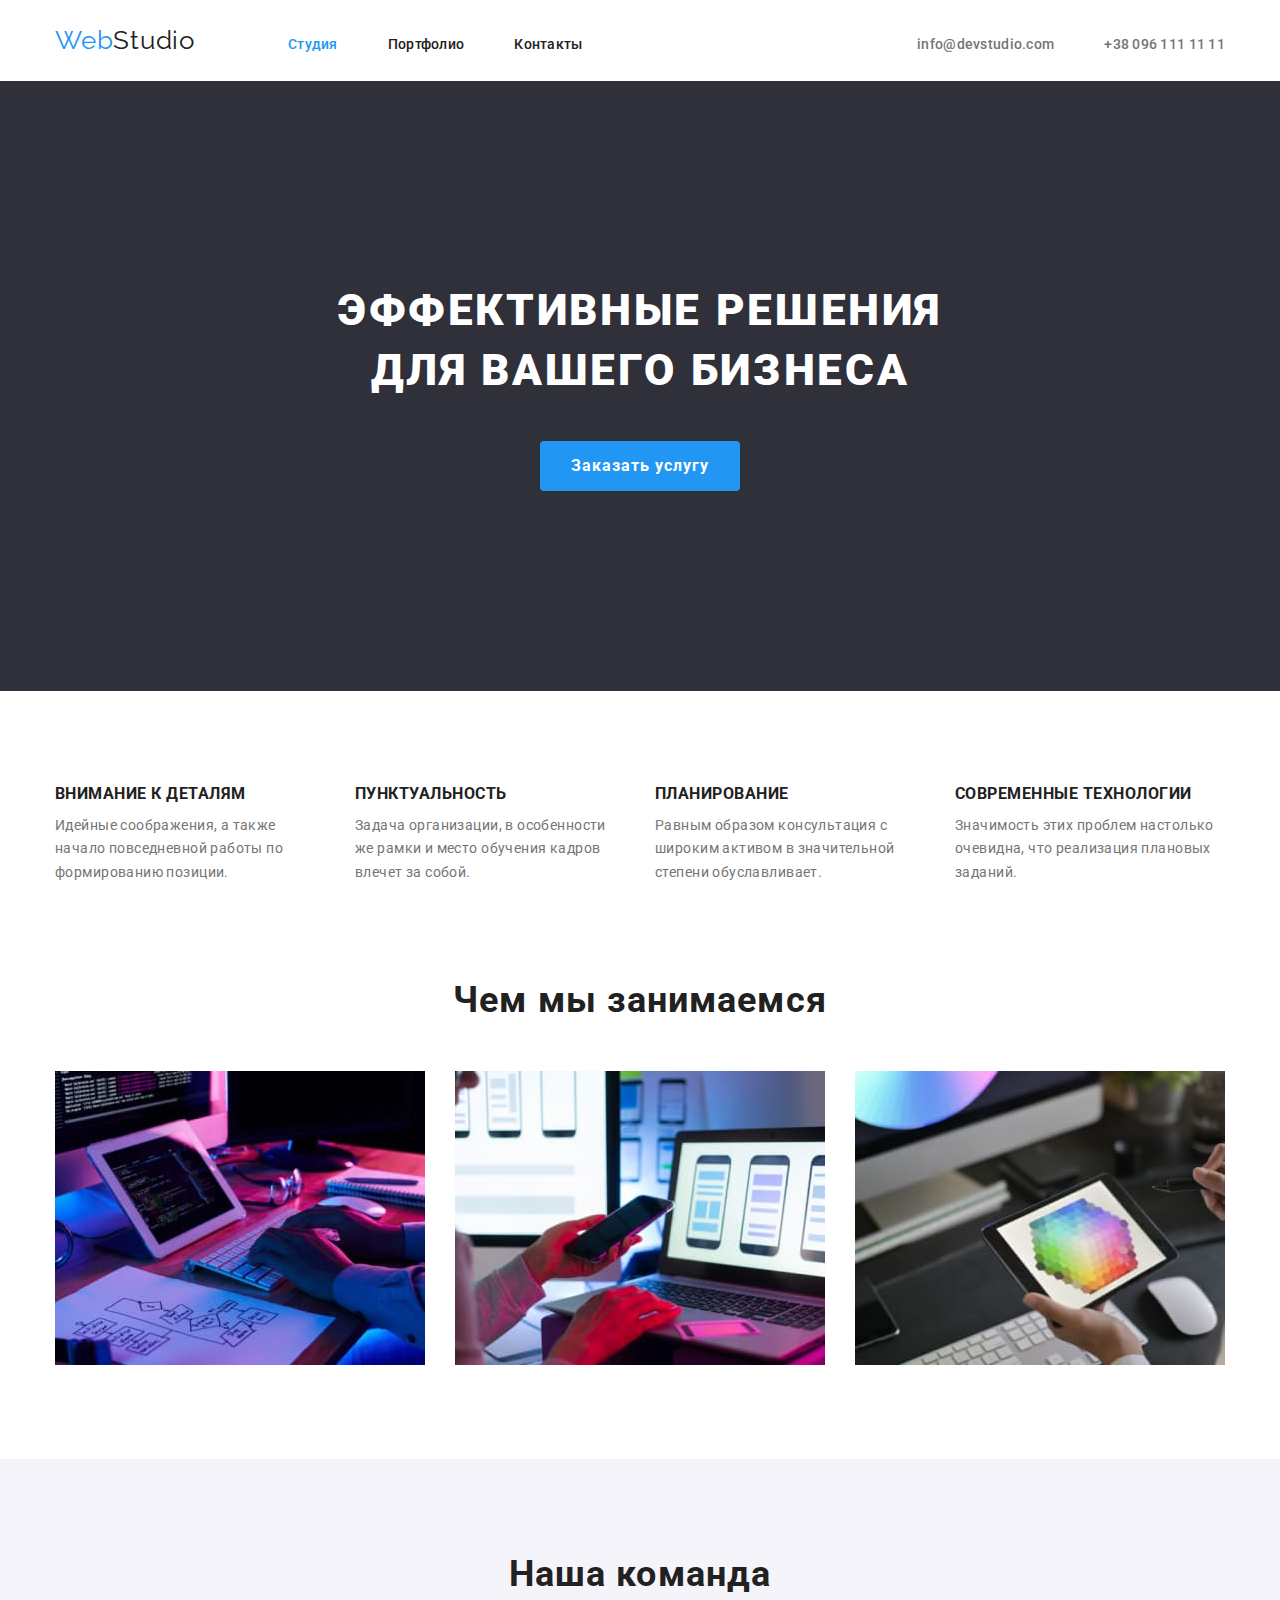
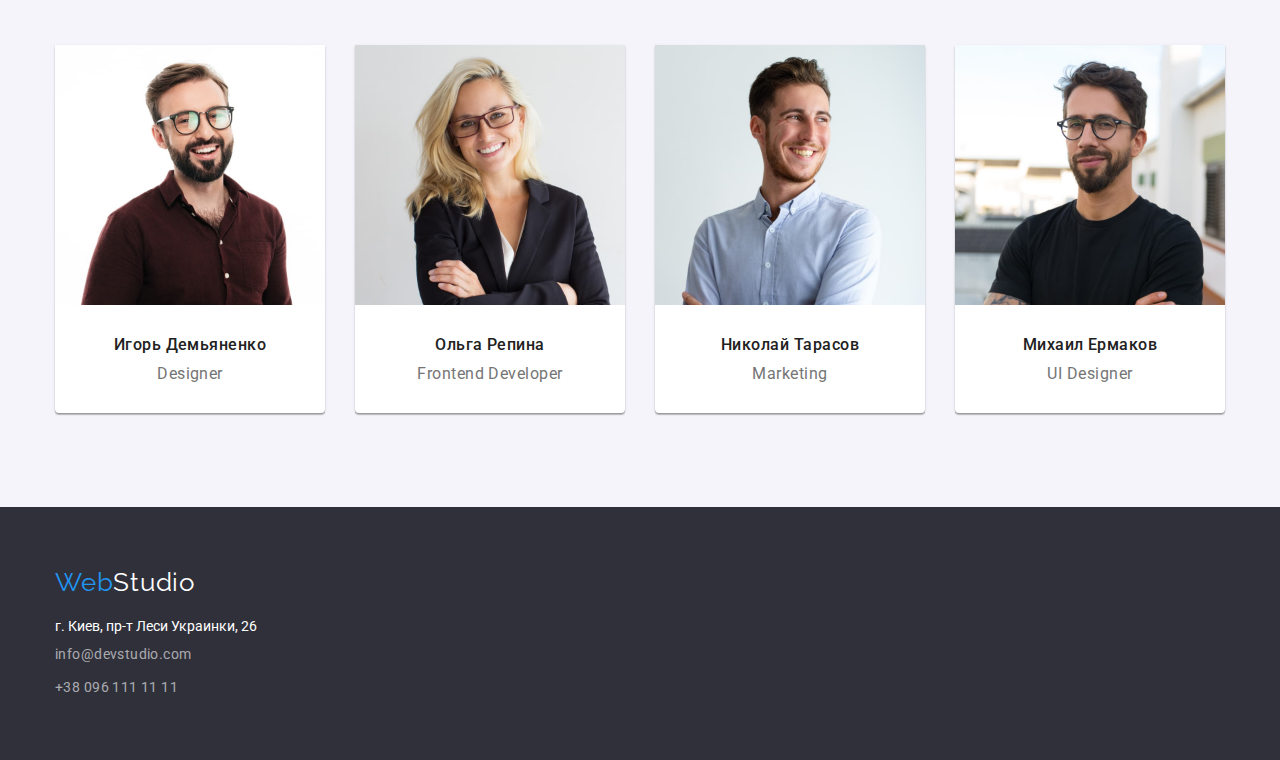
==== index.html @ ec708b0e "клон 03 + svg" ====
<!DOCTYPE html>
<html lang="ru">
<head>
    <meta charset="UTF-8">
    <meta name="viewport" content="width=device-width, initial-scale=1.0">
    <title>Document</title>
    <link href="https://fonts.googleapis.com/css2?family=Raleway:wght@700&family=Roboto:wght@400;500;700;900&display=swap" rel="stylesheet"> 
    <link href="https://cdnjs.cloudflare.com/ajax/libs/modern-normalize/1.0.0/modern-normalize.min.css" rel="stylesheet">
    <link href="./css/styles.css" rel="stylesheet">
</head>
<body>
    <header> 
        <div class="head-container">
            <a href="./index.html" class="logo"><span class="accent">Web</span>Studio</a>
            <nav class="site-nav">
                <ul class="nav-list">
                    <li class="nav-item"><a href="./index.html" class="site-nav-link first">Студия</a></li>
                    <li class="nav-item"><a href="./portfolio.html" class="site-nav-link">Портфолио</a></li>
                    <li class="nav-item"><a href="" class="site-nav-link">Контакты</a></li>
                </ul>
            </nav>
            <ul class="contact-list">
                <li class="contact-item"><a href="mailto:info@devstudio.com" class="contact">info@devstudio.com</a></li>
                <li class="contact-item"><a href="tel:+380961111111" class="contact">+38 096 111 11 11</a></li>
            </ul>
        </div>
    </header>
    <section class="hero">
        <div class="banner">
            <h1 class="banner-title">Эффективные решения<br>для вашего бизнеса</h1>
            <button type="button" class="banner-button">Заказать услугу</button>
        </div>
    </section>
    <section class="values-section">
        <div class="container"> 
            <h2 class="section-title hide visually-hidden">Наши ценности</h2>
            <!--потом этот заголовок будет скрыт-->
            <ul class="values">
                <li class="values-item">
                    <h3 class="values-title">Внимание к деталям</h3>
                    <p class="values-descr">Идейные соображения, а также начало повседневной работы по формированию позиции.</p>
                </li>
                <li class="values-item">
                    <h3 class="values-title">Пунктуальность</h3>
                    <p class="values-descr">Задача организации, в особенности же рамки и место обучения кадров влечет за собой.</p>
                </li>
                <li class="values-item">
                    <h3 class="values-title">Планирование</h3>
                    <p class="values-descr">Равным образом консультация с широким активом в значительной степени обуславливает.</p>
                </li>
                <li class="values-item">
                    <h3 class="values-title">Современные технологии</h3>
                    <p class="values-descr">Значимость этих проблем настолько очевидна, что реализация плановых заданий.</p>
                </li>
            </ul>
        </div>
    </section>
    <section class="section">
       <div class="container">
            <h2 class="section-title">Чем мы занимаемся</h2>
            <ul class="examples">
                <li><img src="./image/img_1.jpg" alt="Компьютерное приложение" width="370" height="294"></li>
                <li><img src="./image/img_2.jpg" alt="Приложение для смартфона" width="370" height="294"></li>
                <li><img src="./image/img_3.jpg" alt="Приложение для планшета" width="370" height="294"></li>
            </ul>
       </div>
    </section>
    <section class="section stuff">
        <div class="container">
            <h2 class="section-title">Наша команда</h2>
            <ul class="team">
                <li>
                    <img src="./image/img_pr_designer.jpg" alt="Фото Игоря Демьяненко" width="270" height="260">
                    <h3 class="team-member">Игорь Демьяненко</h3>
                    <p lang="en" class="team-member-position">Designer</p> 
                </li>
                <li>
                    <img src="./image/img_developer.jpg" alt="Фото Ольги Репиной" width="270" height="260">
                    <h3 class="team-member">Ольга Репина</h3>
                    <p lang="en" class="team-member-position">Frontend Developer</p>
                </li>
                <li>
                    <img src="./image/img_marketing.jpg" alt="Фото Николая Тарасова" width="270" height="260">
                    <h3 class="team-member">Николай Тарасов</h3>
                    <p lang="en" class="team-member-position">Marketing</p>
                </li>
                <li>
                    <img src="./image/img_ui_designer.jpg" alt="Фото Михаила Ермакова" width="270" height="260">
                    <h3 class="team-member">Михаил Ермаков</h3>
                    <p lang="en" class="team-member-position">UI Designer</p>
                </li>
            </ul>
        </div>
    </section>
    <footer>
        <div class="container">
            <a href="./index.html" class="logo under"><span class="accent ">Web</span>Studio</a>
            <address>
                <ul class="impressum">
                    <li>г. Киев, пр-т Леси Украинки, 26</li>
                    <li><a href="mailto:info@devstudio.com" class="under-contact">info@devstudio.com</a></li>
                    <li><a href="tel:+380961111111" class="under-contact">+38 096 111 11 11</a></li>
                </ul>
            </address>
        </div>
    </footer>
</body>
</html>
---- css/styles.css ----
html {
    box-sizing: border-box;
}
*,
*::before,
*::after {
  box-sizing: inherit;  
}
:root{
    --first-color: #FFFFFF;
    --second-color: #212121;
    --third-color: #757575;
    --accent-color: #2196F3;
    --backcolor: #2F303A;
    
    --space-measure: 0.03em;
}
body{
    font-family: 'Roboto', sans-serif;
    font-size: 14px;
    color: var(--third-color);
}
.list,
.nav-list,
.contact-list,
.values,
.examples,
.team,
.impressum,
.button-list,
.works {
    margin: 0;
    padding: 0;
    list-style: none;
}
/*a {
    display: inherit;
}*/
/*h1,
h2,
h3,
p {
    padding: 0;
    margin: 0;
}*/
img {
    display: block;
}
/*header {
    padding-top: 25px;
    padding-bottom: 25px;
}*/
.banner-title,
.section-title,
.values-title,
.values-descr,
.team-member,
.team-member-position,
.works-title,
.works-type {
    padding: 0;
    margin: 0;
}
.head-container,
.banner,
.container {
    width: 1200px;
    padding-right: 15px;
    padding-left: 15px;
    margin-right: auto;
    margin-left: auto;
}
.head-container {
    padding-top: 25px;
    padding-bottom: 25px;

    display: flex;
    align-items: baseline;

}
.logo{
    color: var(--second-color);

    text-decoration: none;
    font-family: 'Raleway', sans-serif;
    font-weight: 700px;
    font-size: 26px;
    line-height: 1.2;
    letter-spacing: var(--space-measure);

    margin-right: 93px;
}
.accent{
    color: var(--accent-color);
}
.nav-list,
.contact-list {
    display: flex;
}
.nav-item:not(:last-child),
.contact-item:not(:last-child) {
    margin-right: 50px;
}
.contact-list{
    margin-left:auto;
}
.site-nav-link{
    color: var(--second-color);

    text-decoration: none;
    font-weight: 500;
    line-height: 1.14;
    letter-spacing: 0.02em;
}
/*first для тукущей страницы*/
.first,
.site-nav-link:hover,
.site-nav-link:focus,
.contact:hover,
.contact:focus,
.under-contact:hover,
.under-contact:focus {
    color: var(--accent-color);
}

.contact{
    color: var(--third-color);

    font-style: normal;
    font-weight: 500;
    line-height: 1.14;
    letter-spacing: 0.02em;
    text-decoration: none;
}
.hero {
    background-color: var(--backcolor);
    padding-top: 200px;
    padding-bottom: 200px;
}
.banner{
    display: flex;
    flex-direction: column;
    justify-content: center;
    align-items: center;
}
.banner-title{
    color: var(--first-color);

    font-weight: 900;
    font-size: 44px;
    line-height: 1.36; 

    text-transform: uppercase;
    text-align: center;
    white-space: pre;
    letter-spacing: 0.06em;

    margin-bottom: 40px;
}
.banner-button{
    display: inline-block;

    background-color: var(--accent-color);
    width: 200px;
    height: 50px;

    border: transparent;
    border-radius: 4px;

    color: var(--first-color);
    font-weight: 700;
    font-size: 16px;
    line-height: 1.88;
    text-align: center;
    letter-spacing: 0.06em;
}
.visually-hidden {
    position: absolute !important;
    clip: rect(1px 1px 1px 1px);
    clip: rect(1px, 1px, 1px, 1px);
    padding: 0 !important;
    border: 0 !important;
    height: 1px !important;
    width: 1px !important;
    overflow: hidden;
}
.values-section {
    padding-top: 94px;
}
.section {
    padding-top: 94px;
    padding-bottom: 94px;
}
.section-title{
    color: var(--second-color);

    font-weight: 700;
    font-size: 36px;
    line-height: 1.17;
    text-align: center;
    letter-spacing: var(--space-measure);

    margin-bottom: 50px;
}
.values {
    display: flex;
    justify-content: space-between;
}
.values-item {
    width: 270px;
}
.values-title{
    color: var(--second-color);

    font-weight: 700;
    line-height: 1.14;
    letter-spacing: var(--space-measure);
    text-transform: uppercase;

    margin-bottom: 10px;
}
.values-descr{
    font-weight: 400;
    line-height: 1.7;

    letter-spacing: var(--space-measure);
}
.examples {
    display: flex;
    justify-content: space-between;
}
.stuff {
    background-color: #F5F4FA;
}
.team li {
    background-color: var(--first-color);

    border-radius: 0px 0px 4px 4px;
    
    box-shadow: 0px 1px 3px rgba(0, 0, 0, 0.12), 0px 1px 1px rgba(0, 0, 0, 0.14), 0px 2px 1px rgba(0, 0, 0, 0.2);
}
.team {
    display: flex;
    justify-content: space-between;
}
.team-member{
    color: var(--second-color);

    font-weight: 500;
    font-size: 16px;
    line-height: 1.19;
    
    text-align: center;
    letter-spacing: var(--space-measure);

    padding-top: 30px;
    padding-bottom: 10px;
}
.team-member-position{
    font-weight: 400;
    font-size: 16px;
    line-height: 19px;

    text-align: center;
    letter-spacing: var(--space-measure);

    padding-bottom: 30px;
}
footer{
    background-color: var(--backcolor);

    padding-top: 60px;
    padding-bottom: 60px;
}
.under{
    color: var(--first-color);
}
.impressum {
    color: var(--first-color);
    font-style: normal;

    display: block;
    padding-top: 20px;
}
.impressum li:not(:last-child) {
    margin-bottom: 9px;
}
.under-contact{
    color: rgba(100%, 100%, 100%, 60%);
    
    font-weight: 400;
    line-height: 1.7;

    text-decoration: none;
    letter-spacing: var(--space-measure);


}
.button{
    background-color: #F5F4FA;

    color: var(--second-color);

    font-weight: 500;
    font-size: 16px;
    line-height: 1.63;

    text-align: center;
    letter-spacing: var(--space-measure);

    border-radius: 4px;
    border: transparent;

}
.button:hover,
.button:focus{
    background-color: var(--accent-color);

    color: var(--first-color);
}
.button-list {
    display: flex;
    justify-content: center;

    /*padding-right: 295px;
    padding-left: 295px;*/
    margin-bottom: 50px;
}
.button-list li:not(:last-child) {
    margin-right: 8px;
}
.works {
    display: flex;
    flex-wrap: wrap;
    justify-content: space-between;
    
}
.works li {
    width: calc(100%/3-20px);

    /*background-color: teal;*/
    margin-bottom: 30px;
}
.photo-descr {
    border: 1px solid #EEEEEE;
    border-top: 0px solid transparent;
    
}
.works li:nth-child(-n+3) {
    margin-bottom: 30px;
}
.works a{
    text-decoration: none;
}
.works-title{
    color: var(--second-color);

    font-weight: 700;
    font-size: 18px;
    line-height: 2.0;
    
    letter-spacing: 0.06em;

    padding-top: 20px;
    margin-top: 0;
    margin-bottom: 4px;
    padding-left: 24px
}
.works-type{
    color: var(--third-color);

    font-weight: 400;
    font-size: 16px;
    line-height: 1.88;
    
    letter-spacing: var(--space-measure);

    margin-top: 0;
    padding-bottom: 20px;
    padding-left: 24px;
}
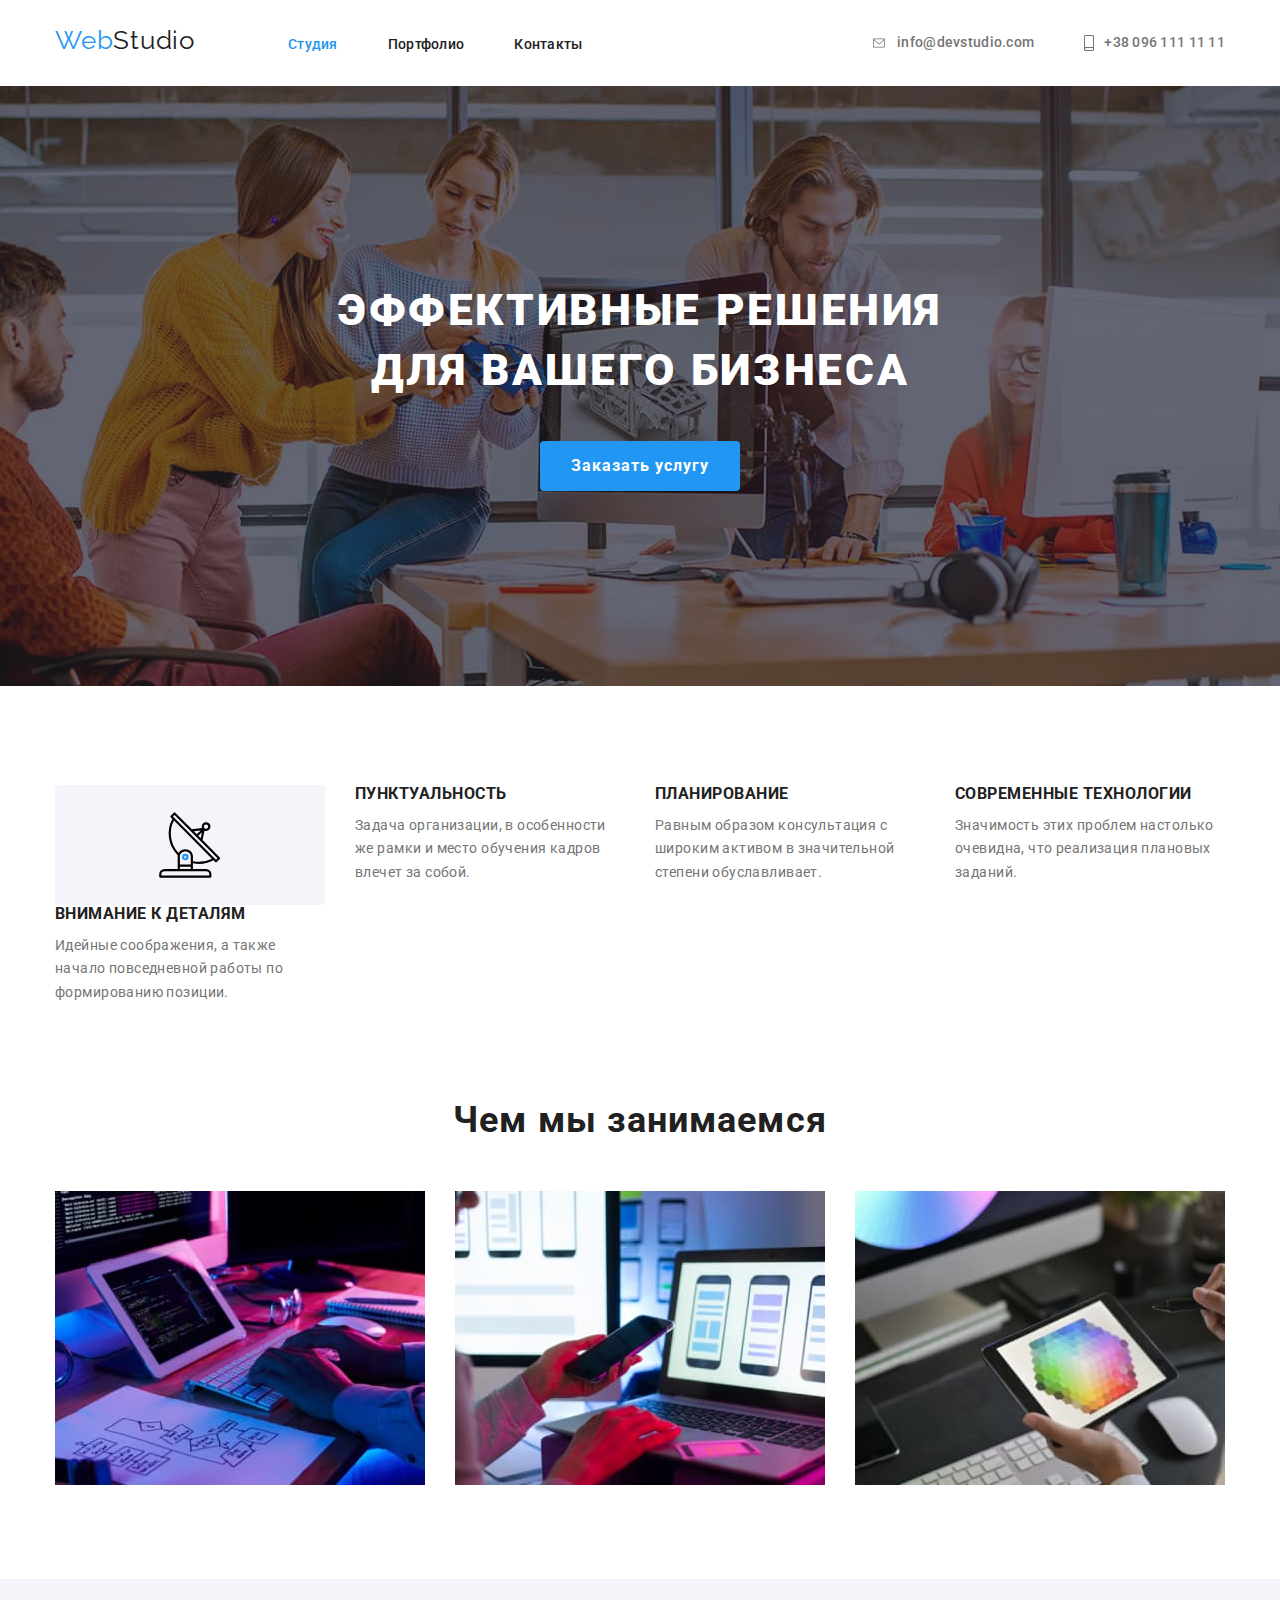
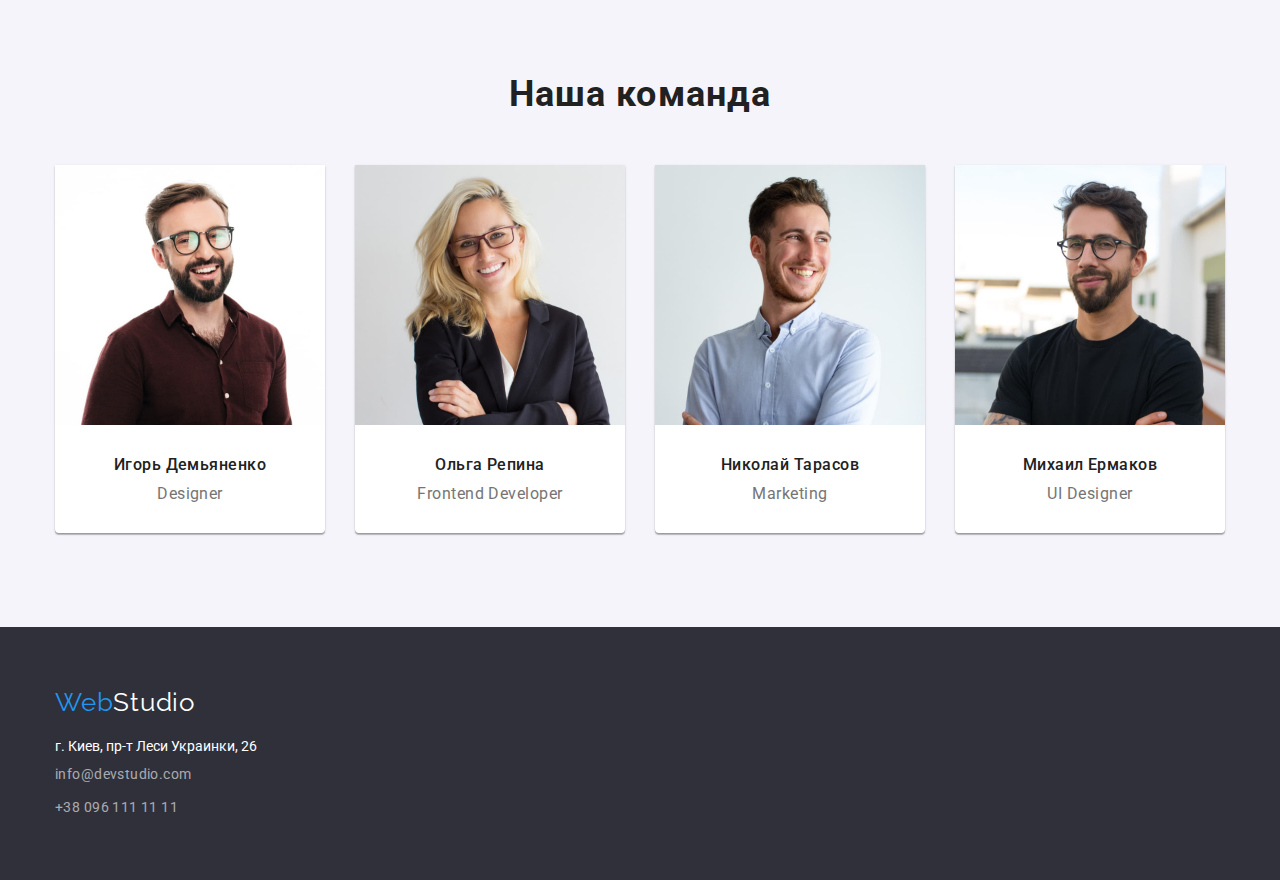
==== commit 88eff630: "контакти + банер" ====
--- a/index.html
+++ b/index.html
@@ -20,8 +20,16 @@
                 </ul>
             </nav>
             <ul class="contact-list">
-                <li class="contact-item"><a href="mailto:info@devstudio.com" class="contact">info@devstudio.com</a></li>
-                <li class="contact-item"><a href="tel:+380961111111" class="contact">+38 096 111 11 11</a></li>
+                <li class="contact-item"><a href="mailto:info@devstudio.com" class="contact">
+                    <svg class="icon-contact envelope">
+                        <use href="./image/sprite.svg#icon-envelope"></use>
+                    </svg>
+                    info@devstudio.com</a></li>
+                <li class="contact-item"><a href="tel:+380961111111" class="contact">
+                    <svg class="icon-contact phone">
+                        <use href="./image/sprite.svg#icon-smartphone"></use>
+                    </svg>
+                    +38 096 111 11 11</a></li>
             </ul>
         </div>
     </header>
@@ -37,6 +45,12 @@
             <!--потом этот заголовок будет скрыт-->
             <ul class="values">
                 <li class="values-item">
+                    <div class="values-img">
+                        <svg class="values-icon">
+                            <use href="./image/sprite.svg#icon-antenna"></use>
+                        </svg>
+
+                    </div>
                     <h3 class="values-title">Внимание к деталям</h3>
                     <p class="values-descr">Идейные соображения, а также начало повседневной работы по формированию позиции.</p>
                 </li>
--- a/css/styles.css
+++ b/css/styles.css
@@ -122,18 +122,45 @@
 .under-contact:focus {
     color: var(--accent-color);
 }
+.contact:hover .icon-contact,
+.contact:focus .icon-contact {
+    fill: var(--accent-color);
+}
 
 .contact{
+    display: flex;
+    align-items: center;
+
     color: var(--third-color);
 
     font-style: normal;
+    font-size: 14px;
     font-weight: 500;
     line-height: 1.14;
     letter-spacing: 0.02em;
     text-decoration: none;
 }
+.icon-contact {
+    margin-right: 10px;
+
+    fill: var(--third-color);
+}
+.envelope {
+    width: 16px;
+    height: 12px;
+}
+.phone {
+    width: 10px;
+    height: 16px;
+}
 .hero {
-    background-color: var(--backcolor);
+    /*background-image: linear-gradient(to center, rgba(47, 48, 58, 0.658), rgba(47, 48, 58, 0.4));*/
+    background-image: linear-gradient(to right, rgba(47, 48, 58, 0.4), rgba(47, 48, 58, 0.4)), url(../image/banner.jpg);
+    /*background-image: linear-gradient(to right, rgba(47, 48, 58, 0.4), rgba(47, 48, 58, 0.4));*/
+    background-repeat: no-repeat;
+    background-position: center;
+    background-size: 1600px 600px;
+
     padding-top: 200px;
     padding-bottom: 200px;
 }
@@ -202,6 +229,23 @@
 
     margin-bottom: 50px;
 }
+.values-img {
+    display: flex;
+    justify-content: center;
+    width: 270px;
+    
+    background-color: #F5F4FA;
+    border-radius: 4px;
+
+    padding-top: 25px;
+    padding-bottom: 25px;
+
+}
+.values-icon {
+    width: 65.32px;
+    height: 70px;
+  
+}
 .values {
     display: flex;
     justify-content: space-between;
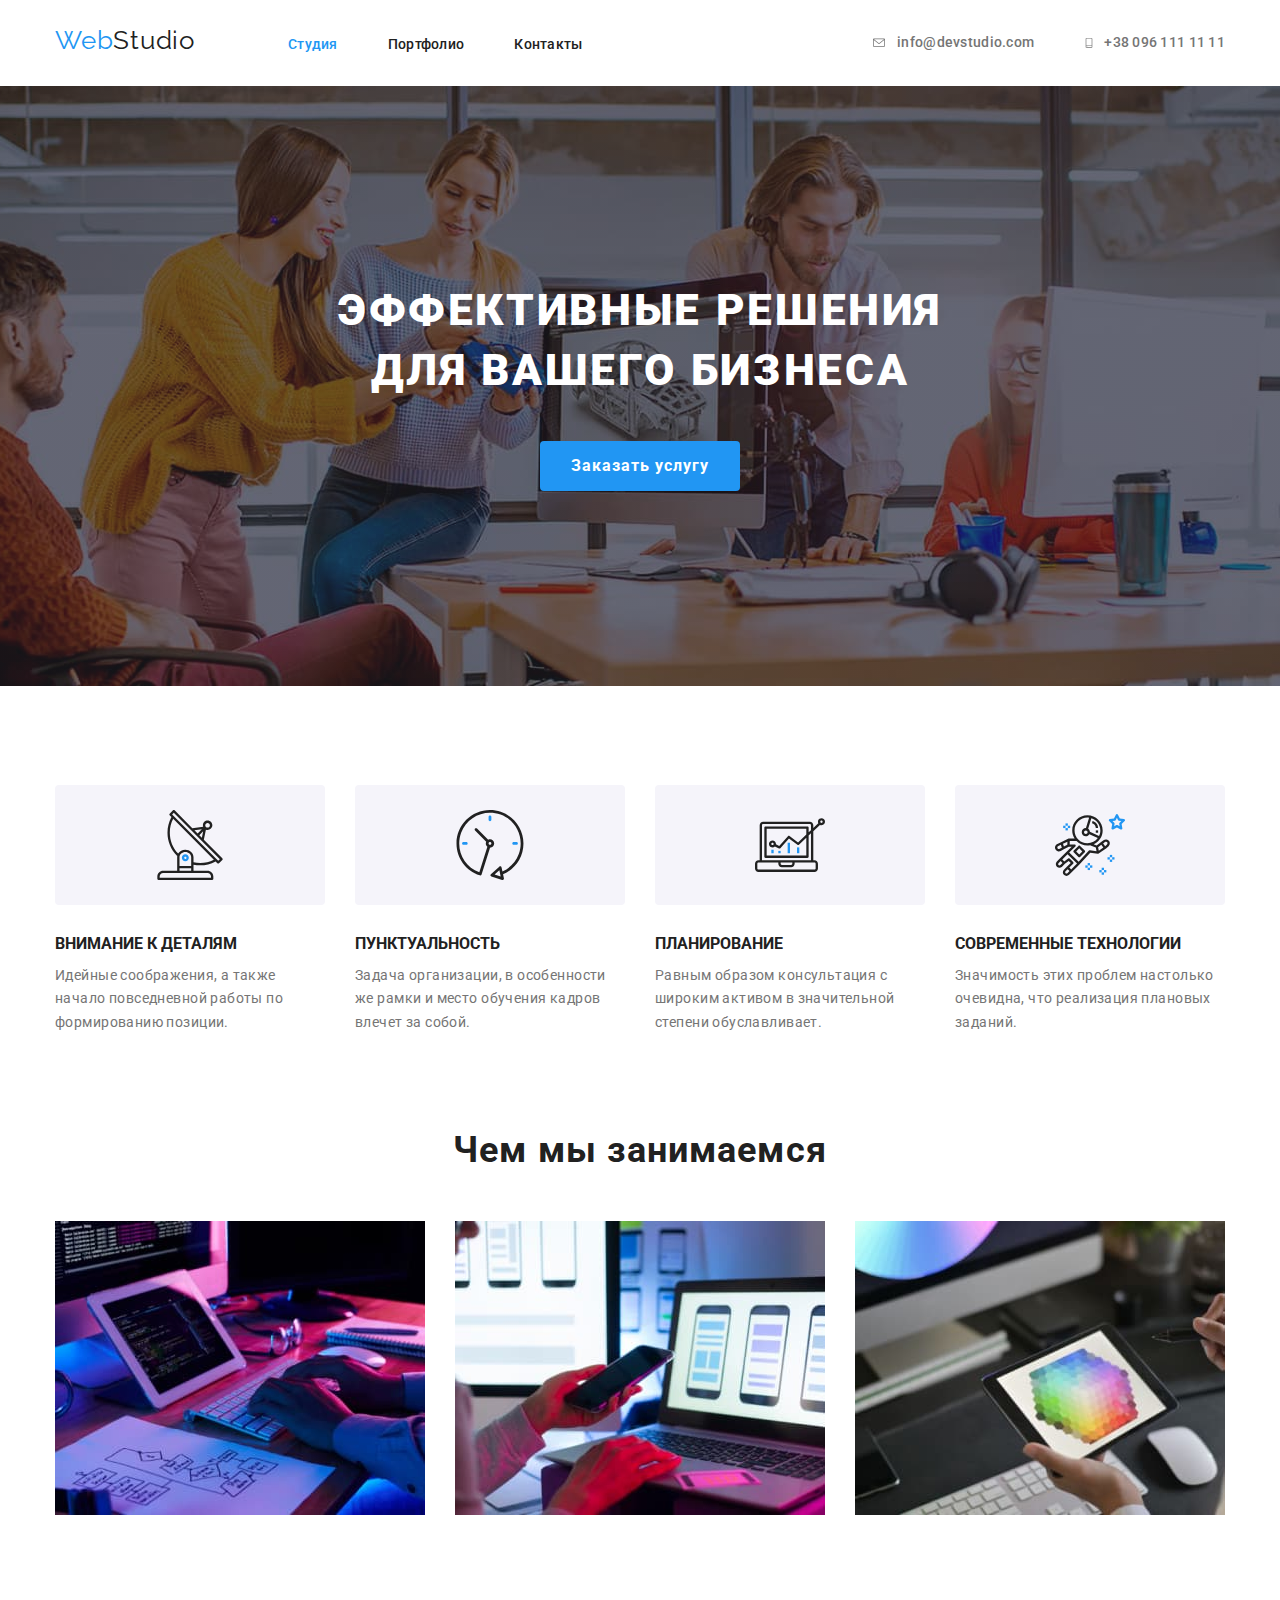
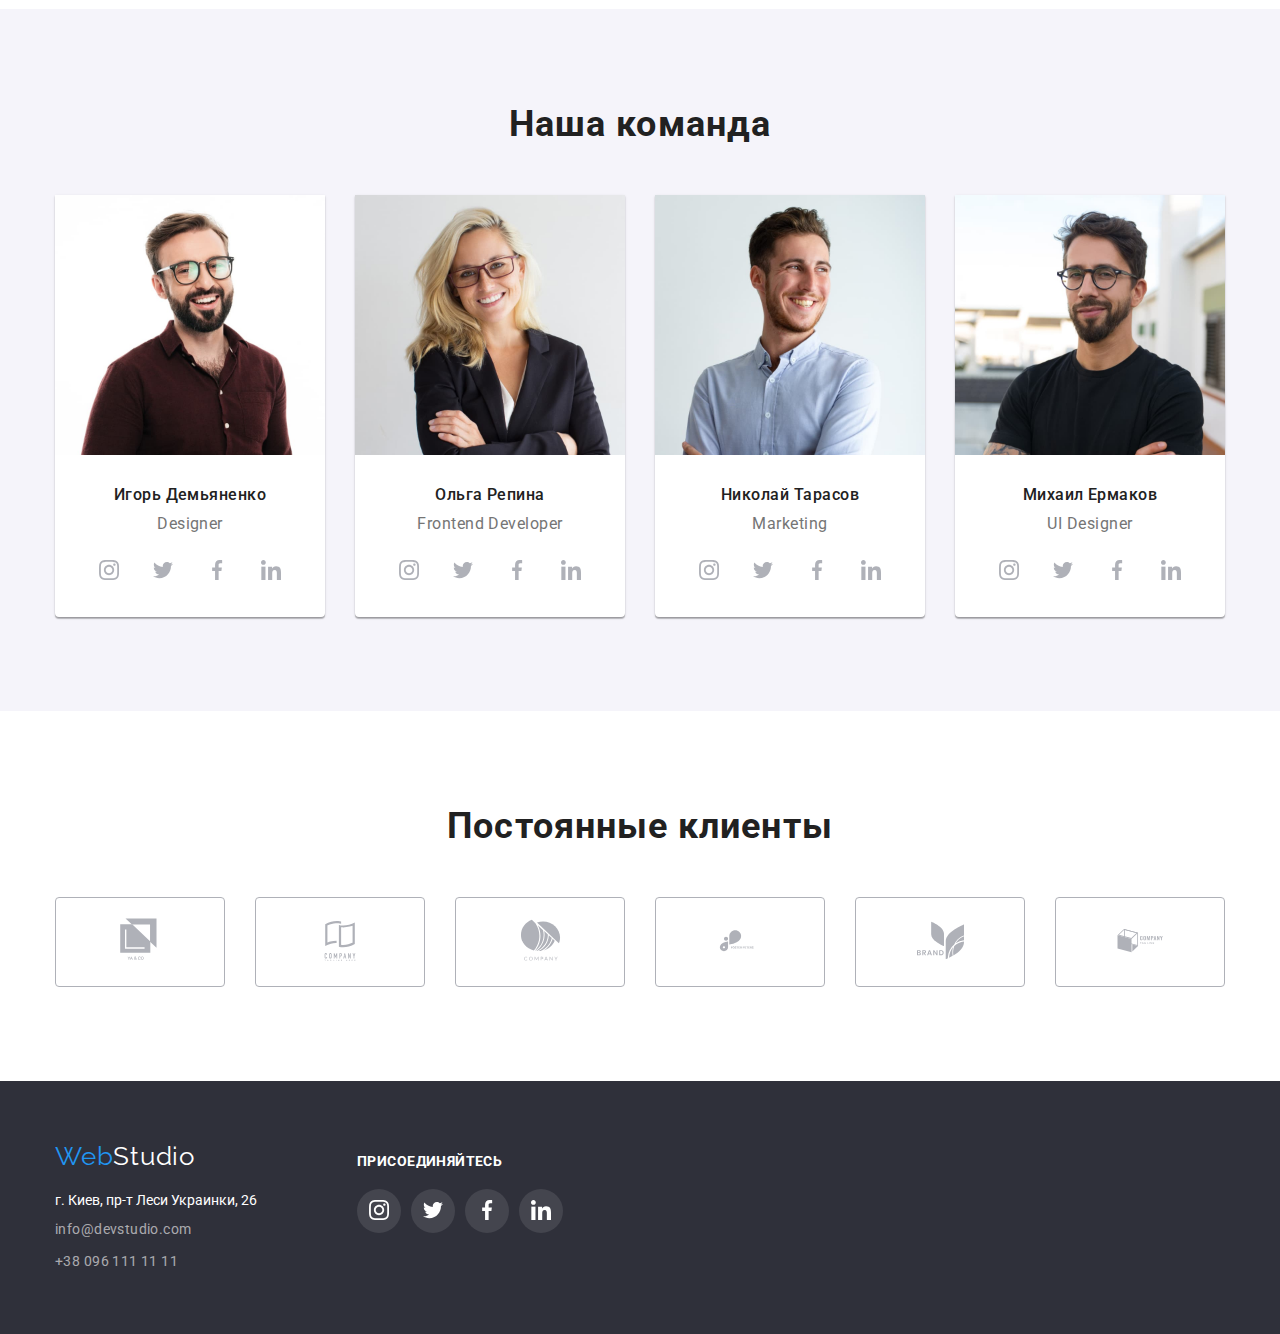
==== commit a0875814: "додано спрайт" ====
--- a/index.html
+++ b/index.html
@@ -49,20 +49,34 @@
                         <svg class="values-icon">
                             <use href="./image/sprite.svg#icon-antenna"></use>
                         </svg>
-
                     </div>
                     <h3 class="values-title">Внимание к деталям</h3>
                     <p class="values-descr">Идейные соображения, а также начало повседневной работы по формированию позиции.</p>
                 </li>
                 <li class="values-item">
+                    <div class="values-img">
+                        <svg class="values-icon">
+                            <use href="./image/sprite.svg#icon-clock"></use>
+                        </svg>
+                    </div>
                     <h3 class="values-title">Пунктуальность</h3>
                     <p class="values-descr">Задача организации, в особенности же рамки и место обучения кадров влечет за собой.</p>
                 </li>
                 <li class="values-item">
+                    <div class="values-img">
+                        <svg class="values-icon">
+                            <use href="./image/sprite.svg#icon-diagram"></use>
+                        </svg>
+                    </div>
                     <h3 class="values-title">Планирование</h3>
                     <p class="values-descr">Равным образом консультация с широким активом в значительной степени обуславливает.</p>
                 </li>
                 <li class="values-item">
+                    <div class="values-img">
+                        <svg class="values-icon">
+                            <use href="./image/sprite.svg#icon-astronaut"></use>
+                        </svg>
+                    </div>
                     <h3 class="values-title">Современные технологии</h3>
                     <p class="values-descr">Значимость этих проблем настолько очевидна, что реализация плановых заданий.</p>
                 </li>
@@ -87,27 +101,197 @@
                     <img src="./image/img_pr_designer.jpg" alt="Фото Игоря Демьяненко" width="270" height="260">
                     <h3 class="team-member">Игорь Демьяненко</h3>
                     <p lang="en" class="team-member-position">Designer</p> 
+                    <ul class="social-net">
+                        <li class="social-link">
+                            <a href="https://www.instagram.com/" target="_blank">
+                                <svg class="social-link-icon instagram">
+                                        <use href="./image/sprite.svg#icon-instagram"></use>
+                                </svg>
+                            </a>
+                        </li>
+                        <li class="social-link">
+                            <a href="https://twitter.com/" target="_blank">
+                                <svg class="social-link-icon">
+                                        <use href="./image/sprite.svg#icon-twitter"></use>
+                                </svg>
+                            </a>
+                        </li>
+                        <li class="social-link">
+                            <a href="https://www.facebook.com/" target="_blank">
+                                <svg class="social-link-icon">
+                                        <use href="./image/sprite.svg#icon-facebook"></use>
+                                </svg>
+                            </a>
+                        </li>
+                        <li class="social-link">
+                            <a href="https://www.linkedin.com/" target="_blank">
+                                <svg class="social-link-icon">
+                                        <use href="./image/sprite.svg#icon-linkedin"></use>
+                                </svg>
+                            </a>
+                        </li>
+                    </ul>
                 </li>
                 <li>
                     <img src="./image/img_developer.jpg" alt="Фото Ольги Репиной" width="270" height="260">
                     <h3 class="team-member">Ольга Репина</h3>
                     <p lang="en" class="team-member-position">Frontend Developer</p>
+                    <ul class="social-net">
+                        <li class="social-link">
+                            <a href="https://www.instagram.com/" target="_blank">
+                                <svg class="social-link-icon instagram">
+                                        <use href="./image/sprite.svg#icon-instagram"></use>
+                                </svg>
+                            </a>
+                        </li>
+                        <li class="social-link">
+                            <a href="https://twitter.com/" target="_blank">
+                                <svg class="social-link-icon">
+                                        <use href="./image/sprite.svg#icon-twitter"></use>
+                                </svg>
+                            </a>
+                        </li>
+                        <li class="social-link">
+                            <a href="https://www.facebook.com/" target="_blank">
+                                <svg class="social-link-icon">
+                                        <use href="./image/sprite.svg#icon-facebook"></use>
+                                </svg>
+                            </a>
+                        </li>
+                        <li class="social-link">
+                            <a href="https://www.linkedin.com/" target="_blank">
+                                <svg class="social-link-icon">
+                                        <use href="./image/sprite.svg#icon-linkedin"></use>
+                                </svg>
+                            </a>
+                        </li>
+                    </ul>
                 </li>
                 <li>
                     <img src="./image/img_marketing.jpg" alt="Фото Николая Тарасова" width="270" height="260">
                     <h3 class="team-member">Николай Тарасов</h3>
                     <p lang="en" class="team-member-position">Marketing</p>
+                    <ul class="social-net">
+                        <li class="social-link">
+                            <a href="https://www.instagram.com/" target="_blank">
+                                <svg class="social-link-icon instagram">
+                                        <use href="./image/sprite.svg#icon-instagram"></use>
+                                </svg>
+                            </a>
+                        </li>
+                        <li class="social-link">
+                            <a href="https://twitter.com/" target="_blank">
+                                <svg class="social-link-icon">
+                                        <use href="./image/sprite.svg#icon-twitter"></use>
+                                </svg>
+                            </a>
+                        </li>
+                        <li class="social-link">
+                            <a href="https://www.facebook.com/" target="_blank">
+                                <svg class="social-link-icon">
+                                        <use href="./image/sprite.svg#icon-facebook"></use>
+                                </svg>
+                            </a>
+                        </li>
+                        <li class="social-link">
+                            <a href="https://www.linkedin.com/" target="_blank">
+                                <svg class="social-link-icon">
+                                        <use href="./image/sprite.svg#icon-linkedin"></use>
+                                </svg>
+                            </a>
+                        </li>
+                    </ul>
                 </li>
                 <li>
                     <img src="./image/img_ui_designer.jpg" alt="Фото Михаила Ермакова" width="270" height="260">
                     <h3 class="team-member">Михаил Ермаков</h3>
                     <p lang="en" class="team-member-position">UI Designer</p>
-                </li>
-            </ul>
-        </div>
+                    <ul class="social-net">
+                        <li class="social-link">
+                            <a href="https://www.instagram.com/" target="_blank">
+                                <svg class="social-link-icon instagram">
+                                        <use href="./image/sprite.svg#icon-instagram"></use>
+                                </svg>
+                            </a>
+                        </li>
+                        <li class="social-link">
+                            <a href="https://twitter.com/" target="_blank">
+                                <svg class="social-link-icon">
+                                        <use href="./image/sprite.svg#icon-twitter"></use>
+                                </svg>
+                            </a>
+                        </li>
+                        <li class="social-link">
+                            <a href="https://www.facebook.com/" target="_blank">
+                                <svg class="social-link-icon">
+                                        <use href="./image/sprite.svg#icon-facebook"></use>
+                                </svg>
+                            </a>
+                        </li>
+                        <li class="social-link">
+                            <a href="https://www.linkedin.com/" target="_blank">
+                                <svg class="social-link-icon">
+                                        <use href="./image/sprite.svg#icon-linkedin"></use>
+                                </svg>
+                            </a>
+                        </li>
+                    </ul>
+                </li>
+            </ul>
+        </div>
+    </section>
+    <section class="section">
+        <div class="container">
+            <h2 class="section-title">Постоянные клиенты</h2>
+            <ul class="client-list">
+                <li class="client-item">
+                    <a href="" target="_blank">
+                        <svg class="client logo-1">
+                            <use href="./image/sprite.svg#icon-logo-1"></use>
+                        </svg>
+                    </a>
+                </li>
+                <li class="client-item">
+                    <a href="" target="_blank">
+                        <svg class="client logo-2">
+                            <use href="./image/sprite.svg#icon-logo-2"></use>
+                        </svg>
+                    </a>
+                </li>
+                <li class="client-item">
+                    <a href="" target="_blank">
+                        <svg class="client logo-3">
+                            <use href="./image/sprite.svg#icon-logo-3"></use>
+                        </svg>
+                    </a>
+                </li>
+                <li class="client-item">
+                    <a href="" target="_blank">
+                        <svg class="client logo-4">
+                            <use href="./image/sprite.svg#icon-logo-4"></use>
+                        </svg>
+                    </a>
+                </li>
+                <li class="client-item">
+                    <a href="" target="_blank">
+                        <svg class="client logo-5">
+                            <use href="./image/sprite.svg#icon-logo-5"></use>
+                        </svg>
+                    </a>
+                </li>
+                <li class="client-item">
+                    <a href="" target="_blank">
+                        <svg class="client logo-6">
+                            <use href="./image/sprite.svg#icon-logo-6"></use>
+                        </svg>
+                    </a>
+                </li>
+            </ul>
+       </div>
     </section>
     <footer>
         <div class="container">
+         <div class="impressum-block">
             <a href="./index.html" class="logo under"><span class="accent ">Web</span>Studio</a>
             <address>
                 <ul class="impressum">
@@ -116,6 +300,40 @@
                     <li><a href="tel:+380961111111" class="under-contact">+38 096 111 11 11</a></li>
                 </ul>
             </address>
+         </div>
+         <div class="social-net-block">
+            <p class="join">Присоединяйтесь</p>
+            <ul class="corporate-social-net">
+                <li class="corporate social-link">
+                    <a href="https://www.instagram.com/" target="_blank">
+                        <svg class="corporate social-link-icon">
+                                <use href="./image/sprite.svg#icon-instagram"></use>
+                        </svg>
+                    </a>
+                </li>
+                <li class="social-link">
+                    <a href="https://twitter.com/" target="_blank">
+                        <svg class="social-link-icon">
+                                <use href="./image/sprite.svg#icon-twitter"></use>
+                        </svg>
+                    </a>
+                </li>
+                <li class="social-link">
+                    <a href="https://www.facebook.com/" target="_blank">
+                        <svg class="social-link-icon">
+                                <use href="./image/sprite.svg#icon-facebook"></use>
+                        </svg>
+                    </a>
+                </li>
+                <li class="social-link">
+                    <a href="https://www.linkedin.com/" target="_blank">
+                        <svg class="social-link-icon">
+                                <use href="./image/sprite.svg#icon-linkedin"></use>
+                        </svg>
+                    </a>
+                </li>
+            </ul>
+         </div>
         </div>
     </footer>
 </body>
--- a/css/styles.css
+++ b/css/styles.css
@@ -12,6 +12,7 @@
     --third-color: #757575;
     --accent-color: #2196F3;
     --backcolor: #2F303A;
+    --svg-pic-color: #AFB1B8;
     
     --space-measure: 0.03em;
 }
@@ -26,7 +27,10 @@
 .values,
 .examples,
 .team,
+.social-net,
+.client-list,
 .impressum,
+.corporate-social-net,
 .button-list,
 .works {
     margin: 0;
@@ -56,6 +60,7 @@
 .values-descr,
 .team-member,
 .team-member-position,
+.join,
 .works-title,
 .works-type {
     padding: 0;
@@ -121,6 +126,7 @@
 .under-contact:hover,
 .under-contact:focus {
     color: var(--accent-color);
+    cursor: pointer;
 }
 .contact:hover .icon-contact,
 .contact:focus .icon-contact {
@@ -230,22 +236,33 @@
     margin-bottom: 50px;
 }
 .values-img {
+    height: 120px;
     display: flex;
     justify-content: center;
-    width: 270px;
-    
+    align-items: center;
+            
     background-color: #F5F4FA;
     border-radius: 4px;
 
-    padding-top: 25px;
-    padding-bottom: 25px;
-
-}
-.values-icon {
-    width: 65.32px;
+    margin-bottom: 30px;
+
+}
+.values-icon{
+    width: 70px;
     height: 70px;
-  
-}
+}
+/*.clock {
+    width:  70px;
+    height: 70px;
+}
+.diagram {
+    width: 70px;
+    height: 70px;
+}
+.astronaut{
+    width: 70px;
+    height: 70px;
+}*/
 .values {
     display: flex;
     justify-content: space-between;
@@ -258,7 +275,7 @@
 
     font-weight: 700;
     line-height: 1.14;
-    letter-spacing: var(--space-measure);
+    letter-spacing: 3%;
     text-transform: uppercase;
 
     margin-bottom: 10px;
@@ -276,8 +293,10 @@
 .stuff {
     background-color: #F5F4FA;
 }
-.team li {
+.team>li {
     background-color: var(--first-color);
+
+    padding-bottom: 24px;
 
     border-radius: 0px 0px 4px 4px;
     
@@ -308,13 +327,101 @@
     text-align: center;
     letter-spacing: var(--space-measure);
 
-    padding-bottom: 30px;
+    margin-bottom: 16px;
+}
+.social-net {
+    display: flex;
+    justify-content: center;
+    align-items: baseline;
+}
+.social-link{
+    display: flex;
+    justify-content: center;
+    align-items: center;
+        
+    width: 44px;
+    height: 44px;
+
+    border-radius: 50%;
+    /*background-color: red;*/
+}
+.social-link:not(:last-child){
+    margin-right: 10px;
+}
+.social-link-icon {
+    width: 20px;
+    height: 20px;
+
+    fill: var(--svg-pic-color);
+}
+.social-link:focus,
+.social-link:hover{
+    background-color: var(--accent-color);
+    cursor: pointer;
+}
+.social-link:focus .social-link-icon,
+.social-link:hover .social-link-icon{
+    fill: var(--first-color);
+}
+.client-list{
+    display: flex;
+}
+.client-item {
+    display: flex;
+    justify-content: center;
+    align-items: center;
+    width: 170px;
+    height: 90px;
+
+    border-radius: 4px;
+    border: 1px solid var(--svg-pic-color);
+}
+.client-item:not(:last-child){
+    margin-right: 30px;
+}
+.client {
+    fill: var(--svg-pic-color);
+}
+.logo-1 {
+    width: 44.27px;
+    height: 49.23px;
+}
+.logo-2 {
+    width: 40px;
+    height: 52px;
+}
+.logo-3 {
+    width: 41px;
+    height: 42.6px;
+}
+.logo-4 {
+    width: 79.66px;
+    height: 40.02px;
+}
+.logo-5 {
+    width: 59px;
+    height: 47px;
+}
+.logo-6 {
+    width: 88.48px;
+    height: 45.44px;
+}
+.client-item:hover,
+.client-item:focus{
+    border: 1px solid var(--accent-color);
+}
+.client-item:hover .client,
+.client-item:focus .client{
+    fill: var(--accent-color);
 }
 footer{
     background-color: var(--backcolor);
 
     padding-top: 60px;
     padding-bottom: 60px;
+}
+footer .container {
+    display: flex;
 }
 .under{
     color: var(--first-color);
@@ -337,8 +444,38 @@
 
     text-decoration: none;
     letter-spacing: var(--space-measure);
-
-
+}
+.social-net-block {
+    width: 206px;
+    
+    margin-left: 69px;
+}
+.corporate-social-net {
+    display: flex;
+    justify-content: flex-start;
+}
+.join {
+    font-family: Roboto;
+    font-weight: 700;
+    line-height: 16px;
+    letter-spacing: 0.03em;
+    text-transform: uppercase;
+
+    color: var(--first-color);
+
+    margin-bottom: 20px;
+    padding-top: 12px;
+}
+.corporate-social-net .social-link{
+    display: flex;
+    background-color: rgba(255, 255, 255, 0.1);
+}
+.corporate-social-net .social-link:hover,
+.corporate-social-net .social-link:focus {
+    background-color: var(--accent-color);
+}
+.corporate-social-net .social-link-icon {
+    fill: var(--first-color);
 }
 .button{
     background-color: #F5F4FA;
